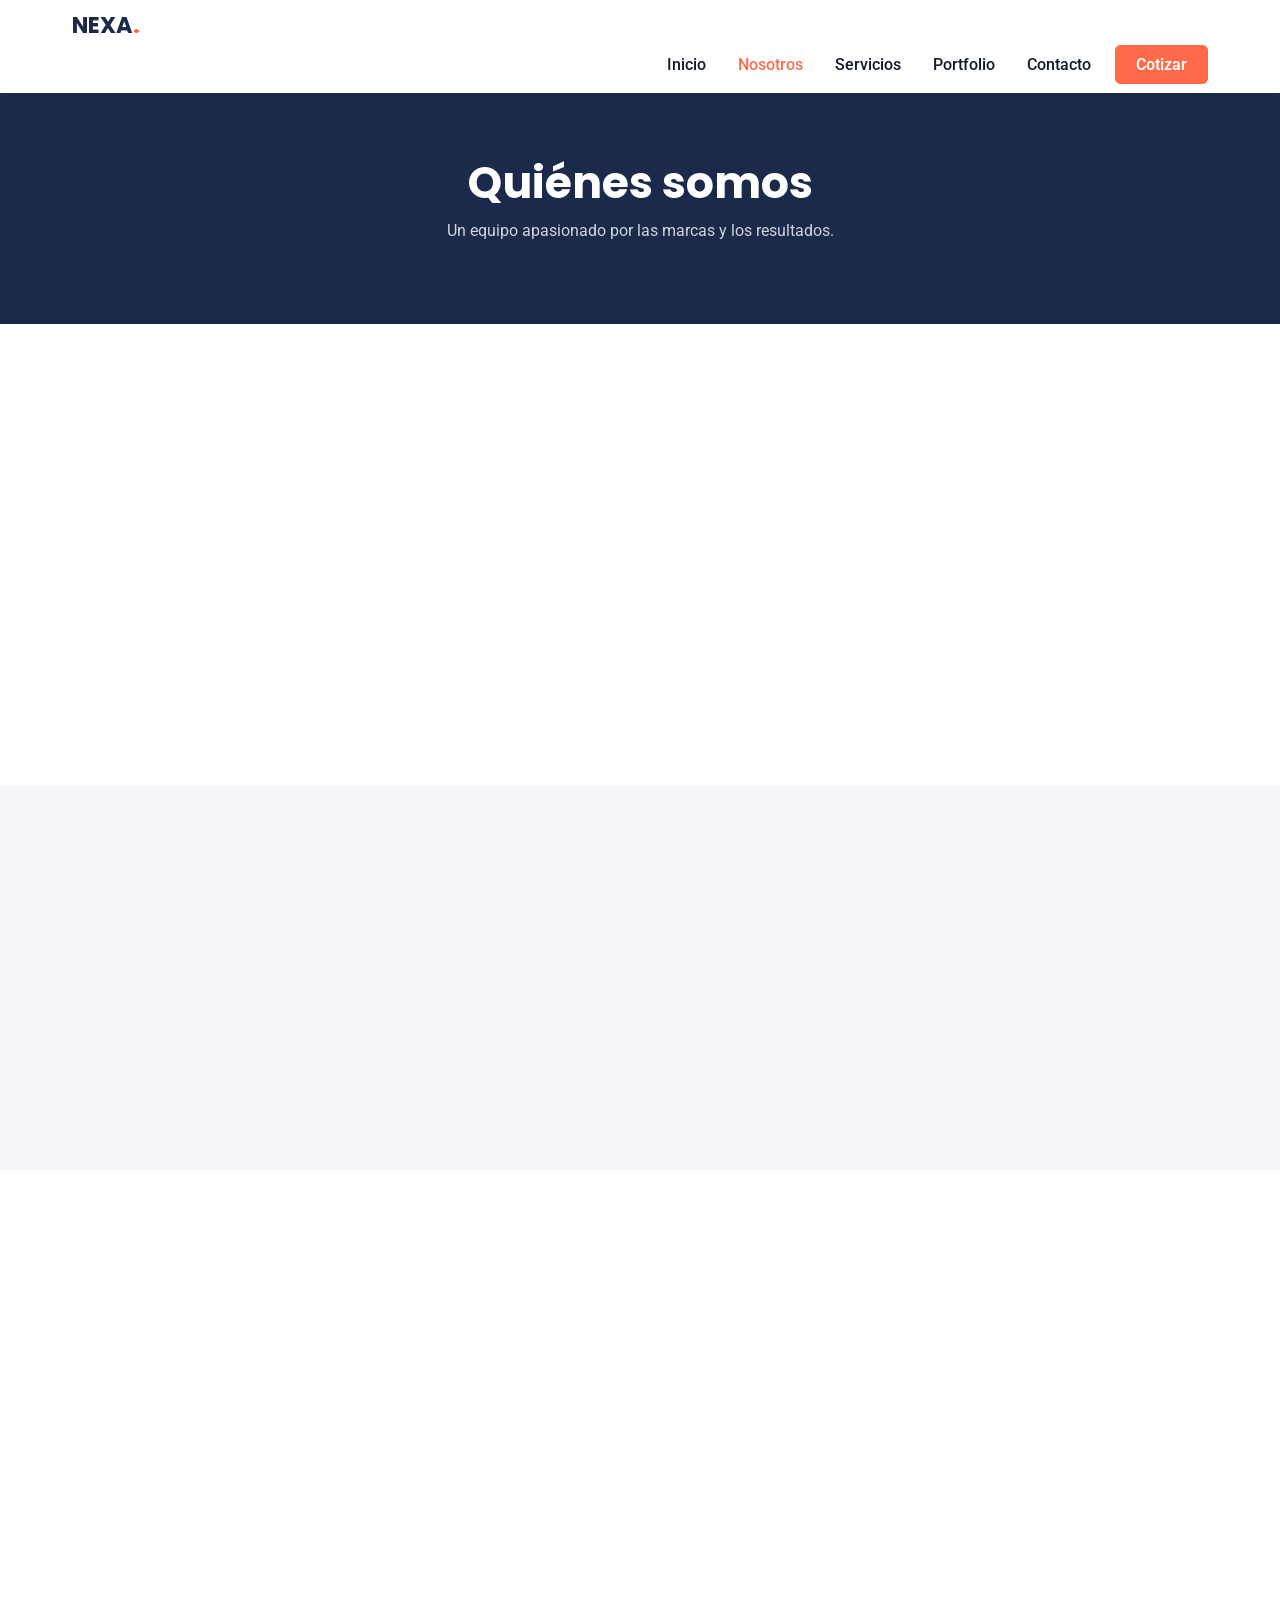
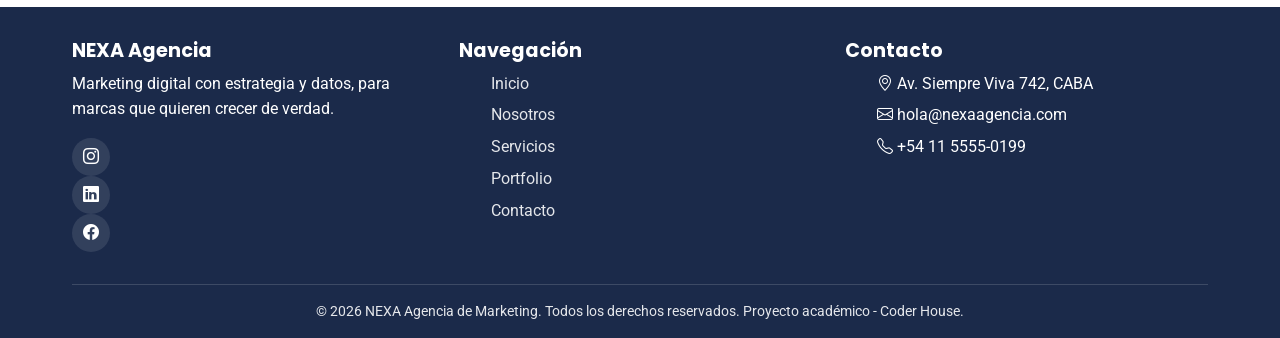
==== pages/nosotros.html @ 63e6428e "Agrego página de Nosotros" ====
<!DOCTYPE html>
<html lang="es">
<head>
  <meta charset="UTF-8">
  <meta name="viewport" content="width=device-width, initial-scale=1.0">
  <title>Nosotros | NEXA Agencia de Marketing</title>
  <meta name="description" content="Conocé la historia, la misión y el equipo detrás de NEXA, agencia de marketing digital.">
  <meta name="robots" content="index, follow">
  <link rel="icon" type="image/png" href="https://cdn-icons-png.flaticon.com/512/1041/1041916.png">

  <link rel="preconnect" href="https://fonts.googleapis.com">
  <link href="https://fonts.googleapis.com/css2?family=Poppins:wght@600;700&family=Roboto:wght@400;500&display=swap" rel="stylesheet">

  <link rel="stylesheet" href="https://cdn.jsdelivr.net/npm/bootstrap@5.3.3/dist/css/bootstrap.min.css">
  <link rel="stylesheet" href="https://cdn.jsdelivr.net/npm/bootstrap-icons@1.11.3/font/bootstrap-icons.css">
  <link rel="stylesheet" href="https://unpkg.com/aos@2.3.1/dist/aos.css">
  <link rel="stylesheet" href="../css/style.css">
</head>
<body>

  <header>
    <nav class="navbar navbar-expand-lg navbar-nexa sticky-top">
      <div class="container-nexa">
        <a class="navbar-brand" href="../index.html">NEXA<span>.</span></a>
        <button class="navbar-toggler" type="button" data-bs-toggle="collapse" data-bs-target="#navMenu">
          <span class="navbar-toggler-icon"></span>
        </button>
        <div class="collapse navbar-collapse justify-content-end" id="navMenu">
          <ul class="navbar-nav align-items-lg-center">
            <li class="nav-item"><a class="nav-link" href="../index.html">Inicio</a></li>
            <li class="nav-item"><a class="nav-link active" href="nosotros.html">Nosotros</a></li>
            <li class="nav-item"><a class="nav-link" href="servicios.html">Servicios</a></li>
            <li class="nav-item"><a class="nav-link" href="portfolio.html">Portfolio</a></li>
            <li class="nav-item"><a class="nav-link" href="contacto.html">Contacto</a></li>
            <li class="nav-item ms-lg-2">
              <a class="btn-nav-cta" href="contacto.html">Cotizar</a>
            </li>
          </ul>
        </div>
      </div>
    </nav>
  </header>

  <main>
    <section class="hero-interno">
      <div class="container-nexa">
        <h1>Quiénes somos</h1>
        <p>Un equipo apasionado por las marcas y los resultados.</p>
      </div>
    </section>

    <section class="seccion">
      <div class="container-nexa">
        <div class="row align-items-center g-4">
          <div class="col-lg-6" data-aos="fade-right">
            <h2>Nuestra historia</h2>
            <p>NEXA nació en 2018 como un pequeño estudio de dos personas con un objetivo simple: ayudar a pymes a vender más a través de internet. Hoy somos un equipo de 15 profesionales que trabaja con marcas de distintos rubros en toda Latinoamérica.</p>
            <p>Seguimos manteniendo lo que nos trajo hasta acá: cercanía con el cliente y decisiones basadas en datos, no en intuición.</p>
          </div>
          <div class="col-lg-6" data-aos="fade-left">
            <div class="timeline-nexa">
              <div class="timeline-item">
                <div class="timeline-anio">2018</div>
                <p>Fundación de NEXA con nuestros primeros 5 clientes.</p>
              </div>
              <div class="timeline-item">
                <div class="timeline-anio">2020</div>
                <p>Lanzamos el área de Publicidad Paga (Google &amp; Meta Ads).</p>
              </div>
              <div class="timeline-item">
                <div class="timeline-anio">2023</div>
                <p>Superamos los 100 clientes activos en la región.</p>
              </div>
              <div class="timeline-item">
                <div class="timeline-anio">2026</div>
                <p>Nuevo equipo de contenido y branding.</p>
              </div>
            </div>
          </div>
        </div>
      </div>
    </section>

    <section class="seccion seccion-gris">
      <div class="container-nexa">
        <div class="titulo-seccion" data-aos="fade-up">
          <h2>Misión, visión y valores</h2>
        </div>
        <div class="row g-4">
          <div class="col-md-4 valor-item" data-aos="fade-up">
            <i class="bi bi-bullseye"></i>
            <h3>Misión</h3>
            <p>Impulsar el crecimiento de nuestros clientes con estrategias digitales medibles y honestas.</p>
          </div>
          <div class="col-md-4 valor-item" data-aos="fade-up" data-aos-delay="100">
            <i class="bi bi-eye"></i>
            <h3>Visión</h3>
            <p>Ser la agencia de referencia para pymes que buscan crecer en digital en Latinoamérica.</p>
          </div>
          <div class="col-md-4 valor-item" data-aos="fade-up" data-aos-delay="200">
            <i class="bi bi-heart"></i>
            <h3>Valores</h3>
            <p>Transparencia, cercanía y foco en resultados reales, no en vanity metrics.</p>
          </div>
        </div>
      </div>
    </section>

    <section class="seccion">
      <div class="container-nexa">
        <div class="titulo-seccion" data-aos="fade-up">
          <h2>Nuestro equipo</h2>
          <p>Las personas detrás de cada estrategia.</p>
        </div>
        <div class="row g-4">
          <div class="col-6 col-md-3 card-equipo" data-aos="fade-up">
            <img src="https://picsum.photos/id/64/300/300" alt="Foto de Marina Lopez, directora general de NEXA">
            <h3>Marina López</h3>
            <div class="cargo">Directora General</div>
          </div>
          <div class="col-6 col-md-3 card-equipo" data-aos="fade-up" data-aos-delay="100">
            <img src="https://picsum.photos/id/91/300/300" alt="Foto de Tomás Ferreyra, encargado de SEO">
            <h3>Tomás Ferreyra</h3>
            <div class="cargo">Lead SEO</div>
          </div>
          <div class="col-6 col-md-3 card-equipo" data-aos="fade-up" data-aos-delay="200">
            <img src="https://picsum.photos/id/65/300/300" alt="Foto de Julieta Ramos, community manager">
            <h3>Julieta Ramos</h3>
            <div class="cargo">Community Manager</div>
          </div>
          <div class="col-6 col-md-3 card-equipo" data-aos="fade-up" data-aos-delay="300">
            <img src="https://picsum.photos/id/177/300/300" alt="Foto de Nico Gimenez, especialista en Ads">
            <h3>Nico Giménez</h3>
            <div class="cargo">Especialista en Ads</div>
          </div>
        </div>
      </div>
    </section>
  </main>

  <footer class="footer-nexa">
    <div class="container-nexa">
      <div class="row">
        <div class="col-md-4 footer-col">
          <h3>NEXA Agencia</h3>
          <p>Marketing digital con estrategia y datos, para marcas que quieren crecer de verdad.</p>
          <div class="footer-social">
            <a href="#"><i class="bi bi-instagram"></i></a>
            <a href="#"><i class="bi bi-linkedin"></i></a>
            <a href="#"><i class="bi bi-facebook"></i></a>
          </div>
        </div>
        <div class="col-md-4 footer-col">
          <h3>Navegación</h3>
          <ul>
            <li><a href="../index.html">Inicio</a></li>
            <li><a href="nosotros.html">Nosotros</a></li>
            <li><a href="servicios.html">Servicios</a></li>
            <li><a href="portfolio.html">Portfolio</a></li>
            <li><a href="contacto.html">Contacto</a></li>
          </ul>
        </div>
        <div class="col-md-4 footer-col">
          <h3>Contacto</h3>
          <ul>
            <li><i class="bi bi-geo-alt"></i> Av. Siempre Viva 742, CABA</li>
            <li><i class="bi bi-envelope"></i> hola@nexaagencia.com</li>
            <li><i class="bi bi-telephone"></i> +54 11 5555-0199</li>
          </ul>
        </div>
      </div>
      <div class="footer-bottom">
        &copy; 2026 NEXA Agencia de Marketing. Todos los derechos reservados. Proyecto académico - Coder House.
      </div>
    </div>
  </footer>

  <script src="https://cdn.jsdelivr.net/npm/bootstrap@5.3.3/dist/js/bootstrap.bundle.min.js"></script>
  <script src="https://unpkg.com/aos@2.3.1/dist/aos.js"></script>
  <script src="../js/script.js"></script>
</body>
</html>
---- css/style.css ----
* {
  margin: 0;
  padding: 0;
  box-sizing: border-box;
}

html {
  scroll-behavior: smooth;
}

body {
  font-family: "Roboto", sans-serif;
  color: #12192b;
  background-color: #ffffff;
  line-height: 1.6;
}

h3, h2, h1 {
  font-family: "Poppins", sans-serif;
  color: #1b2a4a;
  font-weight: 700;
  line-height: 1.2;
}

h1 {
  font-size: 2.75rem;
}
@media (max-width: 768px) {
  h1 {
    font-size: 2.2rem;
  }
}

h2 {
  font-size: 2rem;
}
@media (max-width: 768px) {
  h2 {
    font-size: 1.7rem;
  }
}

h3 {
  font-size: 1.5rem;
}

a {
  text-decoration: none;
  color: #ff6b4a;
  transition: color 0.3s ease-in-out;
}
a:hover {
  color: #1b2a4a;
}

img {
  max-width: 100%;
  display: block;
}

.container-nexa {
  width: 100%;
  max-width: 1200px;
  margin: 0 auto;
  padding: 0 2rem;
}
@media (max-width: 768px) {
  .container-nexa {
    padding: 0 1rem;
  }
}

.seccion {
  padding: 4rem 0;
}
@media (max-width: 768px) {
  .seccion {
    padding: 2rem 0;
  }
}

.titulo-seccion {
  text-align: center;
  margin-bottom: 2rem;
}
.titulo-seccion p {
  color: #6b7280;
  max-width: 600px;
  margin: 0.5rem auto 0;
}

.text-acento {
  color: #ff6b4a;
}

.fade-in {
  animation: fadeIn 0.8s ease-in;
}

@keyframes fadeIn {
  from {
    opacity: 0;
  }
  to {
    opacity: 1;
  }
}
.navbar-nexa {
  background-color: #ffffff;
  box-shadow: 0 2px 10px rgba(18, 25, 43, 0.06);
  padding: 0.5rem 0;
}
.navbar-nexa .navbar-brand {
  font-family: "Poppins", sans-serif;
  font-weight: 700;
  font-size: 1.4rem;
  color: #1b2a4a;
}
.navbar-nexa .navbar-brand span {
  color: #ff6b4a;
}
.navbar-nexa .nav-link {
  font-family: "Roboto", sans-serif;
  font-weight: 500;
  color: #12192b;
  margin: 0 0.5rem;
  position: relative;
  transition: color 0.3s ease-in-out;
}
.navbar-nexa .nav-link:hover {
  color: #ff6b4a;
}
.navbar-nexa .nav-link.active {
  color: #ff6b4a;
}
.navbar-nexa .btn-nav-cta {
  background-color: #ff6b4a;
  color: #ffffff;
  border: 2px solid #ff6b4a;
}
.navbar-nexa .btn-nav-cta:hover {
  background-color: transparent;
  color: #ff6b4a;
}
.navbar-nexa .btn-nav-cta {
  border-radius: 6px;
  padding: 0.5rem 1.2rem;
  font-weight: 600;
}
.navbar-nexa .navbar-toggler {
  border: none;
}
.navbar-nexa .navbar-toggler:focus {
  box-shadow: none;
}

.hero {
  background: linear-gradient(135deg, #1b2a4a 0%, rgb(13.3663366337, 20.7920792079, 36.6336633663) 100%);
  color: #ffffff;
  padding: 6rem 0;
  position: relative;
  overflow: hidden;
}
.hero h1 {
  color: #ffffff;
}
.hero p {
  font-size: 1.15rem;
  color: rgba(255, 255, 255, 0.85);
  max-width: 550px;
  margin-bottom: 2rem;
}
.hero .hero-img {
  border-radius: 24px;
  box-shadow: 0 8px 24px rgba(18, 25, 43, 0.15);
}
@media (max-width: 768px) {
  .hero {
    padding: 4rem 0;
    text-align: center;
  }
  .hero p {
    margin: 0 auto 2rem;
  }
}

.hero-interno {
  background-color: #1b2a4a;
  color: #ffffff;
  padding: 4rem 0;
  text-align: center;
}
.hero-interno h1 {
  color: #ffffff;
}
.hero-interno p {
  color: rgba(255, 255, 255, 0.8);
}

.btn-outline-claro, .btn-secundario, .btn-primario {
  display: inline-block;
  padding: 0.75rem 1.8rem;
  border-radius: 6px;
  font-weight: 600;
  font-family: "Roboto", sans-serif;
  cursor: pointer;
  transition: all 0.3s ease-in-out;
}

.btn-primario {
  background-color: #ff6b4a;
  color: #ffffff;
  border: 2px solid #ff6b4a;
}
.btn-primario:hover {
  background-color: transparent;
  color: #ff6b4a;
}

.btn-secundario {
  background-color: #1b2a4a;
  color: #ffffff;
  border: 2px solid #1b2a4a;
}
.btn-secundario:hover {
  background-color: transparent;
  color: #1b2a4a;
}

.btn-outline-claro {
  background-color: transparent;
  border: 2px solid #ffffff;
  color: #ffffff;
}
.btn-outline-claro:hover {
  background-color: #ffffff;
  color: #1b2a4a;
}

.card-servicio {
  background-color: #ffffff;
  border-radius: 12px;
  padding: 2rem;
  box-shadow: 0 4px 16px rgba(18, 25, 43, 0.08);
  height: 100%;
  border-bottom: 4px solid transparent;
  transition: transform 0.25s ease-in-out;
}
.card-servicio:hover {
  transform: translateY(-6px);
  box-shadow: 0 8px 24px rgba(18, 25, 43, 0.15);
}
.card-servicio:hover {
  border-bottom-color: #ff6b4a;
}
.card-servicio .icono-servicio {
  width: 55px;
  height: 55px;
  border-radius: 50%;
  background-color: rgba(255, 107, 74, 0.12);
  color: #ff6b4a;
  font-size: 1.5rem;
  margin-bottom: 1rem;
  display: flex;
  flex-direction: row;
  align-items: center;
  justify-content: center;
}
.card-servicio h3 {
  margin-bottom: 0.5rem;
}
.card-servicio p {
  color: #6b7280;
}

.card-equipo {
  text-align: center;
}
.card-equipo img {
  border-radius: 50%;
  width: 150px;
  height: 150px;
  object-fit: cover;
  margin: 0 auto 0.5rem;
  border: 4px solid #f7f7fb;
}
.card-equipo h3 {
  font-size: 1.1rem;
  margin-bottom: 0.2rem;
}
.card-equipo .cargo {
  color: #ff6b4a;
  font-weight: 600;
  font-size: 0.9rem;
}

.card-portfolio {
  border-radius: 12px;
  overflow: hidden;
  position: relative;
  box-shadow: 0 4px 16px rgba(18, 25, 43, 0.08);
  transition: transform 0.25s ease-in-out;
}
.card-portfolio:hover {
  transform: translateY(-6px);
  box-shadow: 0 8px 24px rgba(18, 25, 43, 0.15);
}
.card-portfolio img {
  width: 100%;
  height: 240px;
  object-fit: cover;
}
.card-portfolio .card-portfolio-info {
  padding: 1rem;
}
.card-portfolio .card-portfolio-info .categoria {
  color: #ff6b4a;
  font-size: 0.8rem;
  text-transform: uppercase;
  font-weight: 700;
  letter-spacing: 0.5px;
}

.filtro-portfolio {
  text-align: center;
  margin-bottom: 2rem;
}
.filtro-portfolio button {
  background: none;
  border: 2px solid #e5e7eb;
  border-radius: 6px;
  padding: 0.4rem 1.1rem;
  margin: 0.25rem;
  font-weight: 600;
  color: #6b7280;
  transition: all 0.3s ease-in-out;
}
.filtro-portfolio button:hover, .filtro-portfolio button.activo {
  background-color: #1b2a4a;
  border-color: #1b2a4a;
  color: #ffffff;
}

.seccion-cta {
  background-color: #ff6b4a;
  color: #ffffff;
  text-align: center;
  padding: 4rem 0;
}
.seccion-cta h2 {
  color: #ffffff;
}
.seccion-cta p {
  color: rgba(255, 255, 255, 0.9);
  max-width: 500px;
  margin: 0 auto 2rem;
}

.seccion-gris {
  background-color: #f7f7fb;
}

.stats-nexa .stat-item {
  text-align: center;
}
.stats-nexa .stat-item .stat-numero {
  font-family: "Poppins", sans-serif;
  font-size: 2.5rem;
  font-weight: 700;
  color: #ff6b4a;
}
.stats-nexa .stat-item .stat-label {
  color: #6b7280;
  font-weight: 500;
}

.timeline-nexa {
  border-left: 3px solid #ff6b4a;
  padding-left: 2rem;
}
.timeline-nexa .timeline-item {
  margin-bottom: 2rem;
  position: relative;
}
.timeline-nexa .timeline-item::before {
  content: "";
  position: absolute;
  left: -2.4rem;
  top: 4px;
  width: 14px;
  height: 14px;
  border-radius: 50%;
  background-color: #ff6b4a;
}
.timeline-nexa .timeline-item .timeline-anio {
  font-weight: 700;
  color: #1b2a4a;
}

.valor-item {
  text-align: center;
  padding: 1rem;
}
.valor-item i {
  font-size: 2rem;
  color: #ff6b4a;
  margin-bottom: 0.5rem;
}

.footer-nexa {
  background-color: #1b2a4a;
  color: #ffffff;
  padding: 2rem 0 1rem;
}
.footer-nexa h3 {
  color: #ffffff;
  font-size: 1.2rem;
  margin-bottom: 0.5rem;
}
.footer-nexa a {
  color: #e5e7eb;
}
.footer-nexa a:hover {
  color: #ff6b4a;
}
.footer-nexa .footer-col {
  margin-bottom: 1rem;
}
.footer-nexa .footer-col ul {
  list-style: none;
}
.footer-nexa .footer-col ul li {
  margin-bottom: 0.4rem;
}
.footer-nexa .footer-social a {
  display: inline-flex;
  display: flex;
  flex-direction: row;
  align-items: center;
  justify-content: center;
  width: 38px;
  height: 38px;
  border-radius: 50%;
  background-color: rgba(255, 255, 255, 0.1);
  margin-right: 0.5rem;
  color: #ffffff;
}
.footer-nexa .footer-social a:hover {
  background-color: #ff6b4a;
}
.footer-nexa .footer-bottom {
  border-top: 1px solid rgba(255, 255, 255, 0.15);
  margin-top: 1rem;
  padding-top: 1rem;
  text-align: center;
  font-size: 0.85rem;
  color: #e5e7eb;
}
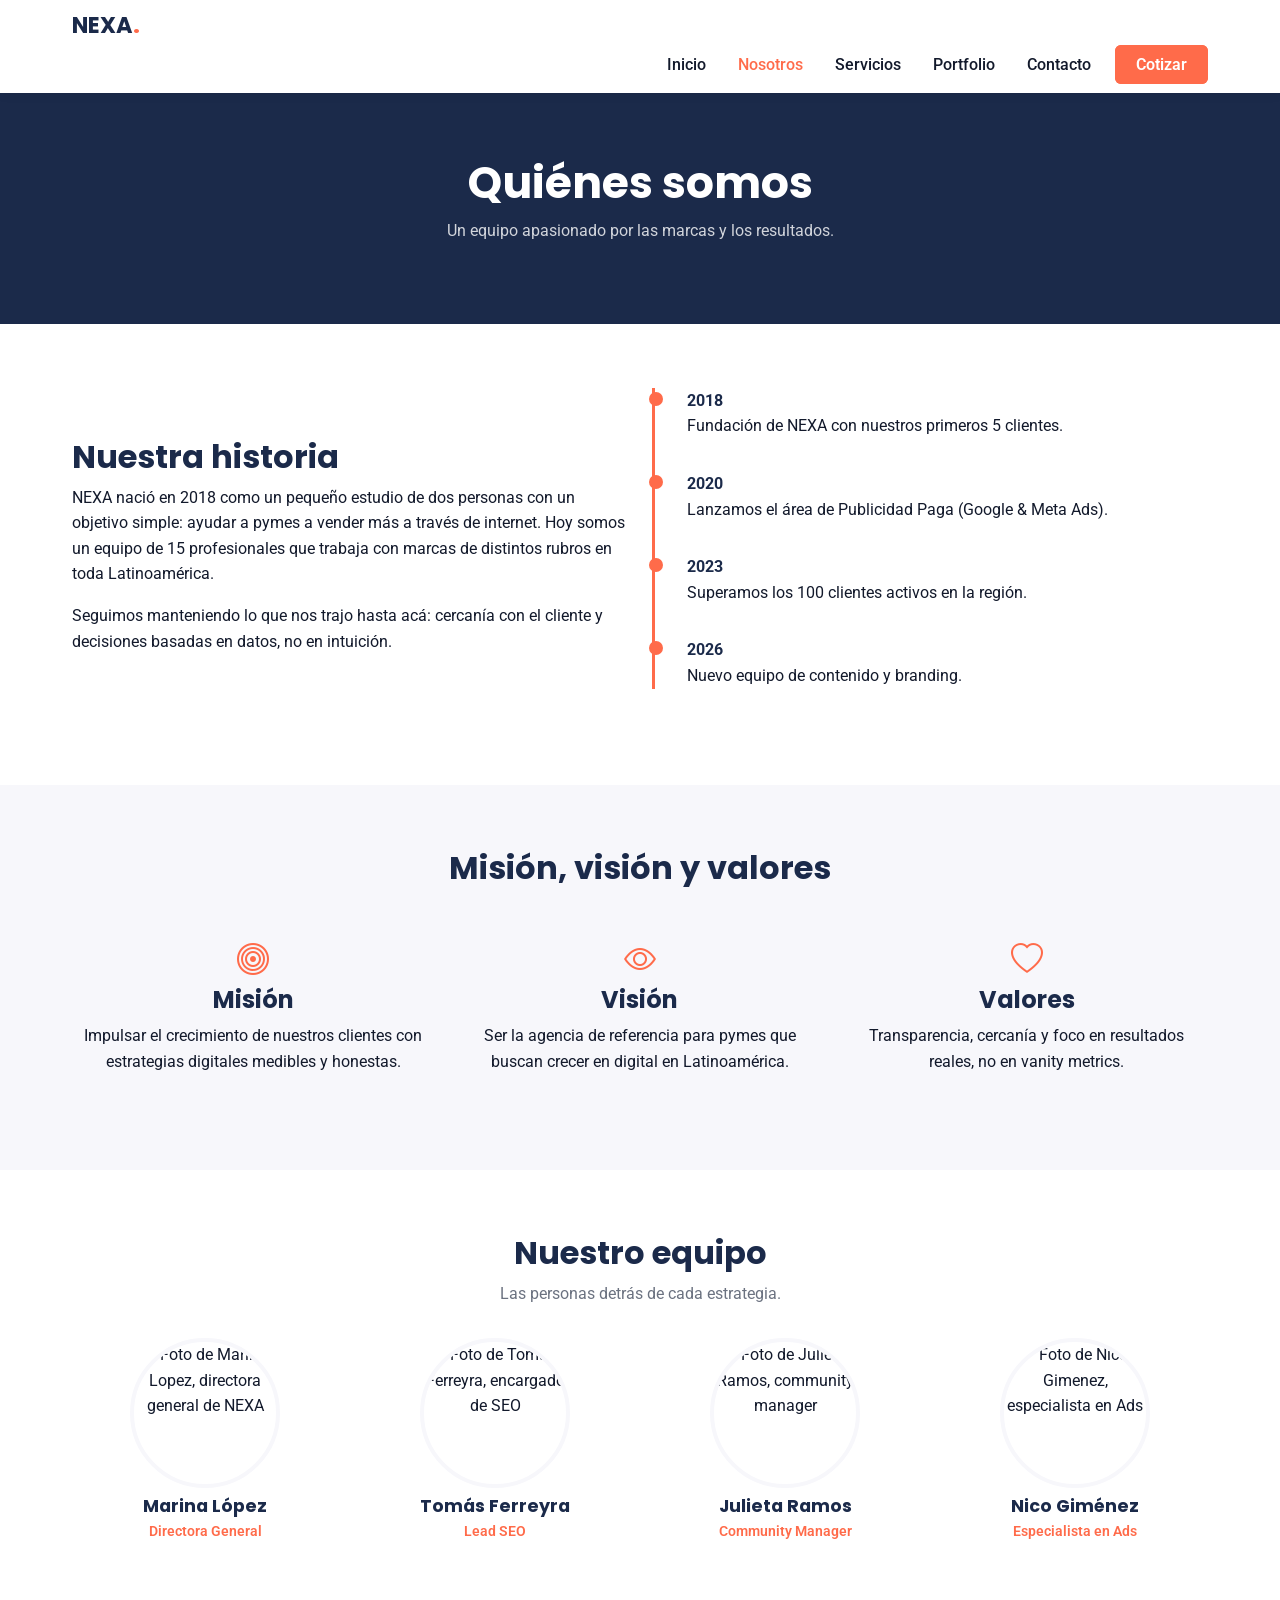
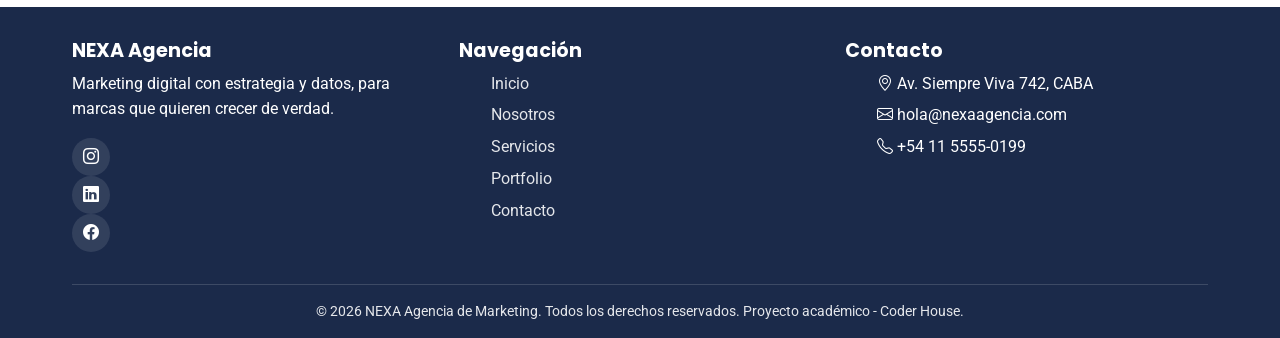
==== commit c4eb1227: "Agrego imagenes de fondo con overlay en los hero de las 5 paginas" ====
--- a/pages/nosotros.html
+++ b/pages/nosotros.html
@@ -42,7 +42,7 @@
   </header>
 
   <main>
-    <section class="hero-interno">
+    <section class="hero-interno hero-interno--nosotros">
       <div class="container-nexa">
         <h1>Quiénes somos</h1>
         <p>Un equipo apasionado por las marcas y los resultados.</p>
--- a/css/style.css
+++ b/css/style.css
@@ -155,7 +155,10 @@
 }
 
 .hero {
-  background: linear-gradient(135deg, #1b2a4a 0%, rgb(13.3663366337, 20.7920792079, 36.6336633663) 100%);
+  background-image: linear-gradient(rgba(27, 42, 74, 0.85), rgba(27, 42, 74, 0.85)), url("https://picsum.photos/id/1040/1600/900");
+  background-size: cover;
+  background-position: center;
+  background-repeat: no-repeat;
   color: #ffffff;
   padding: 6rem 0;
   position: relative;
@@ -195,6 +198,30 @@
 }
 .hero-interno p {
   color: rgba(255, 255, 255, 0.8);
+}
+.hero-interno--nosotros {
+  background-image: linear-gradient(rgba(27, 42, 74, 0.85), rgba(27, 42, 74, 0.85)), url("https://picsum.photos/id/1027/1600/700");
+  background-size: cover;
+  background-position: center;
+  background-repeat: no-repeat;
+}
+.hero-interno--servicios {
+  background-image: linear-gradient(rgba(27, 42, 74, 0.85), rgba(27, 42, 74, 0.85)), url("https://picsum.photos/id/145/1600/700");
+  background-size: cover;
+  background-position: center;
+  background-repeat: no-repeat;
+}
+.hero-interno--portfolio {
+  background-image: linear-gradient(rgba(27, 42, 74, 0.85), rgba(27, 42, 74, 0.85)), url("https://picsum.photos/id/1060/1600/700");
+  background-size: cover;
+  background-position: center;
+  background-repeat: no-repeat;
+}
+.hero-interno--contacto {
+  background-image: linear-gradient(rgba(27, 42, 74, 0.85), rgba(27, 42, 74, 0.85)), url("https://picsum.photos/id/1084/1600/700");
+  background-size: cover;
+  background-position: center;
+  background-repeat: no-repeat;
 }
 
 .btn-outline-claro, .btn-secundario, .btn-primario {
@@ -405,6 +432,51 @@
   font-size: 2rem;
   color: #ff6b4a;
   margin-bottom: 0.5rem;
+}
+
+.form-contacto {
+  background-color: #f7f7fb;
+  padding: 2rem;
+  border-radius: 12px;
+  box-shadow: 0 4px 16px rgba(18, 25, 43, 0.08);
+}
+.form-contacto .form-label {
+  font-weight: 600;
+  color: #1b2a4a;
+}
+.form-contacto .form-control {
+  border: 2px solid #e5e7eb;
+  border-radius: 6px;
+  padding: 0.6rem 0.9rem;
+  margin-bottom: 1rem;
+  transition: border-color 0.3s ease-in-out;
+}
+.form-contacto .form-control:focus {
+  border-color: #ff6b4a;
+  box-shadow: none;
+}
+.form-contacto textarea.form-control {
+  min-height: 130px;
+  resize: vertical;
+}
+
+.info-contacto .item-contacto {
+  display: flex;
+  align-items: flex-start;
+  margin-bottom: 1rem;
+}
+.info-contacto .item-contacto i {
+  color: #ff6b4a;
+  font-size: 1.3rem;
+  margin-right: 0.5rem;
+  margin-top: 0.2rem;
+}
+.info-contacto .mapa-contacto {
+  border-radius: 12px;
+  overflow: hidden;
+  border: none;
+  width: 100%;
+  height: 280px;
 }
 
 .footer-nexa {
